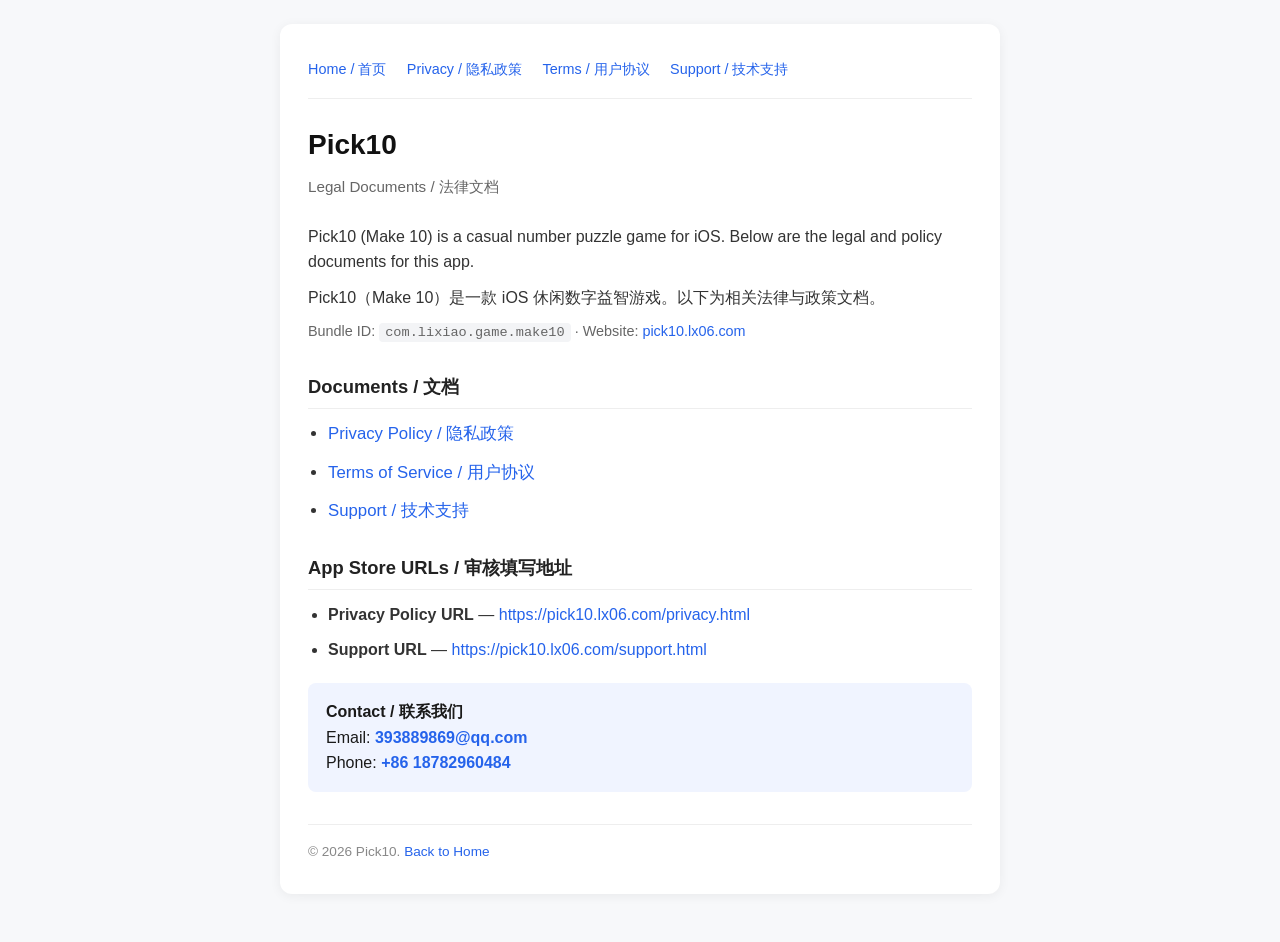
==== legal.html @ 1fc3871b "Add Pick10 game official website with in-game assets Landing page with hero, gameplay preview, featu" ====
<!DOCTYPE html>
<html lang="zh-CN">
<head>
  <meta charset="UTF-8">
  <meta name="viewport" content="width=device-width, initial-scale=1.0">
  <title>Pick10 — Legal Documents</title>
  <link rel="stylesheet" href="style.css">
</head>
<body>
  <div class="container">
    <nav class="nav">
      <a href="index.html">Home / 首页</a>
      <a href="privacy.html">Privacy / 隐私政策</a>
      <a href="terms.html">Terms / 用户协议</a>
      <a href="support.html">Support / 技术支持</a>
    </nav>

    <h1>Pick10</h1>
    <p class="subtitle">Legal Documents / 法律文档</p>

    <p>Pick10 (Make 10) is a casual number puzzle game for iOS. Below are the legal and policy documents for this app.</p>
    <p>Pick10（Make 10）是一款 iOS 休闲数字益智游戏。以下为相关法律与政策文档。</p>

    <p class="meta">Bundle ID: <code>com.lixiao.game.make10</code> · Website: <a href="https://pick10.lx06.com">pick10.lx06.com</a></p>

    <h2>Documents / 文档</h2>
    <ul class="doc-list">
      <li><a href="privacy.html">Privacy Policy / 隐私政策</a></li>
      <li><a href="terms.html">Terms of Service / 用户协议</a></li>
      <li><a href="support.html">Support / 技术支持</a></li>
    </ul>

    <h2>App Store URLs / 审核填写地址</h2>
    <ul>
      <li><strong>Privacy Policy URL</strong> — <a href="https://pick10.lx06.com/privacy.html">https://pick10.lx06.com/privacy.html</a></li>
      <li><strong>Support URL</strong> — <a href="https://pick10.lx06.com/support.html">https://pick10.lx06.com/support.html</a></li>
    </ul>

    <div class="contact-box">
      <strong>Contact / 联系我们</strong><br>
      Email: <a href="mailto:393889869@qq.com">393889869@qq.com</a><br>
      Phone: <a href="tel:+8618782960484">+86 18782960484</a>
    </div>

    <footer>
      &copy; 2026 Pick10. <a href="index.html">Back to Home</a>
    </footer>
  </div>
</body>
</html>
---- style.css ----
* {
  box-sizing: border-box;
  margin: 0;
  padding: 0;
}

body {
  font-family: -apple-system, BlinkMacSystemFont, "Segoe UI", Roboto, "Helvetica Neue", Arial, sans-serif;
  line-height: 1.6;
  color: #1a1a1a;
  background: #f7f8fa;
  padding: 24px 16px 48px;
}

.container {
  max-width: 720px;
  margin: 0 auto;
  background: #fff;
  border-radius: 12px;
  padding: 32px 28px;
  box-shadow: 0 2px 12px rgba(0, 0, 0, 0.06);
}

h1 {
  font-size: 1.75rem;
  margin-bottom: 8px;
  color: #111;
}

.subtitle {
  color: #666;
  margin-bottom: 24px;
  font-size: 0.95rem;
}

.meta {
  color: #666;
  font-size: 0.9rem;
  margin-bottom: 16px;
}

.meta code {
  background: #f3f4f6;
  padding: 2px 6px;
  border-radius: 4px;
  font-size: 0.85rem;
}

h2 {
  font-size: 1.15rem;
  margin: 28px 0 12px;
  color: #222;
  border-bottom: 1px solid #eee;
  padding-bottom: 6px;
}

p, li {
  margin-bottom: 10px;
  color: #333;
}

ul {
  padding-left: 1.25rem;
  margin-bottom: 16px;
}

.doc-list li {
  margin-bottom: 12px;
  font-size: 1.05rem;
}

a {
  color: #2563eb;
  text-decoration: none;
}

a:hover {
  text-decoration: underline;
}

code {
  background: #f3f4f6;
  padding: 2px 6px;
  border-radius: 4px;
  font-size: 0.9em;
}

.nav {
  margin-bottom: 24px;
  padding-bottom: 16px;
  border-bottom: 1px solid #eee;
}

.nav a {
  margin-right: 16px;
  font-size: 0.9rem;
}

.contact-box {
  background: #f0f4ff;
  border-radius: 8px;
  padding: 16px 18px;
  margin: 20px 0;
}

.contact-box a {
  font-weight: 600;
}

footer {
  margin-top: 32px;
  padding-top: 16px;
  border-top: 1px solid #eee;
  font-size: 0.85rem;
  color: #888;
}

@media (max-width: 480px) {
  .container {
    padding: 24px 18px;
  }

  h1 {
    font-size: 1.45rem;
  }

  .nav a {
    display: inline-block;
    margin-bottom: 8px;
  }
}
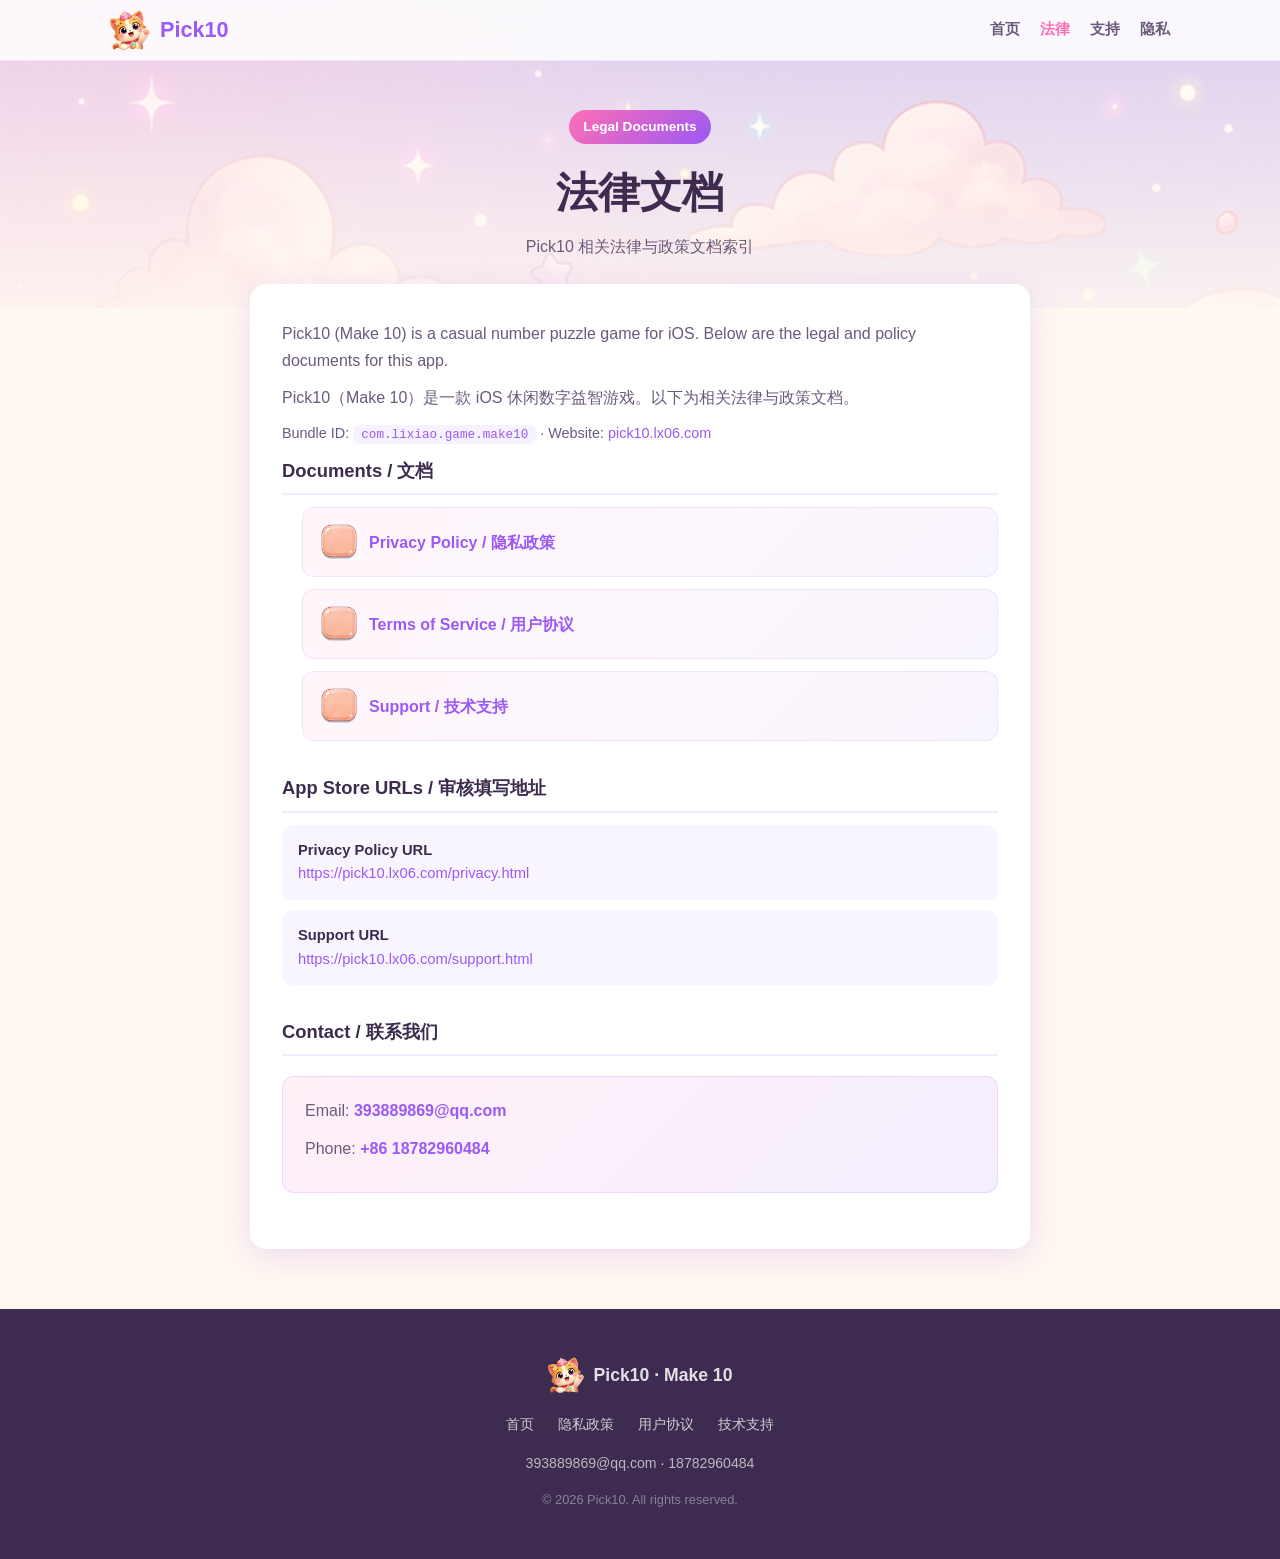
==== commit 2bc81560: "Unify legal and support pages with game homepage style Shared header, hero banner, card layout, and " ====
--- a/legal.html
+++ b/legal.html
@@ -4,47 +4,83 @@
   <meta charset="UTF-8">
   <meta name="viewport" content="width=device-width, initial-scale=1.0">
   <title>Pick10 — Legal Documents</title>
-  <link rel="stylesheet" href="style.css">
+  <link rel="stylesheet" href="game.css">
 </head>
-<body>
-  <div class="container">
-    <nav class="nav">
-      <a href="index.html">Home / 首页</a>
-      <a href="privacy.html">Privacy / 隐私政策</a>
-      <a href="terms.html">Terms / 用户协议</a>
-      <a href="support.html">Support / 技术支持</a>
-    </nav>
+<body class="subpage">
+  <header class="site-header">
+    <div class="header-inner">
+      <a href="index.html" class="logo">
+        <img src="assets/cat.png" alt="Pick10" class="logo-cat">
+        <span>Pick10</span>
+      </a>
+      <nav class="header-nav">
+        <a href="index.html">首页</a>
+        <a href="legal.html" class="active">法律</a>
+        <a href="support.html">支持</a>
+        <a href="privacy.html">隐私</a>
+      </nav>
+    </div>
+  </header>
 
-    <h1>Pick10</h1>
-    <p class="subtitle">Legal Documents / 法律文档</p>
+  <div class="page-hero">
+    <div class="page-hero-bg"></div>
+    <div class="page-hero-inner">
+      <p class="hero-tag">Legal Documents</p>
+      <h1>法律文档</h1>
+      <p class="page-hero-sub">Pick10 相关法律与政策文档索引</p>
+    </div>
+  </div>
 
-    <p>Pick10 (Make 10) is a casual number puzzle game for iOS. Below are the legal and policy documents for this app.</p>
-    <p>Pick10（Make 10）是一款 iOS 休闲数字益智游戏。以下为相关法律与政策文档。</p>
+  <main class="page-main">
+    <div class="page-card">
+      <p>Pick10 (Make 10) is a casual number puzzle game for iOS. Below are the legal and policy documents for this app.</p>
+      <p>Pick10（Make 10）是一款 iOS 休闲数字益智游戏。以下为相关法律与政策文档。</p>
+      <p class="page-meta">Bundle ID: <code>com.lixiao.game.make10</code> · Website: <a href="https://pick10.lx06.com">pick10.lx06.com</a></p>
 
-    <p class="meta">Bundle ID: <code>com.lixiao.game.make10</code> · Website: <a href="https://pick10.lx06.com">pick10.lx06.com</a></p>
+      <h2>Documents / 文档</h2>
+      <ul class="doc-list">
+        <li><a href="privacy.html">Privacy Policy / 隐私政策</a></li>
+        <li><a href="terms.html">Terms of Service / 用户协议</a></li>
+        <li><a href="support.html">Support / 技术支持</a></li>
+      </ul>
 
-    <h2>Documents / 文档</h2>
-    <ul class="doc-list">
-      <li><a href="privacy.html">Privacy Policy / 隐私政策</a></li>
-      <li><a href="terms.html">Terms of Service / 用户协议</a></li>
-      <li><a href="support.html">Support / 技术支持</a></li>
-    </ul>
+      <h2>App Store URLs / 审核填写地址</h2>
+      <div class="url-box">
+        <strong>Privacy Policy URL</strong><br>
+        <a href="https://pick10.lx06.com/privacy.html">https://pick10.lx06.com/privacy.html</a>
+      </div>
+      <div class="url-box">
+        <strong>Support URL</strong><br>
+        <a href="https://pick10.lx06.com/support.html">https://pick10.lx06.com/support.html</a>
+      </div>
 
-    <h2>App Store URLs / 审核填写地址</h2>
-    <ul>
-      <li><strong>Privacy Policy URL</strong> — <a href="https://pick10.lx06.com/privacy.html">https://pick10.lx06.com/privacy.html</a></li>
-      <li><strong>Support URL</strong> — <a href="https://pick10.lx06.com/support.html">https://pick10.lx06.com/support.html</a></li>
-    </ul>
+      <h2>Contact / 联系我们</h2>
+      <div class="contact-box">
+        <p>Email: <a href="mailto:393889869@qq.com">393889869@qq.com</a></p>
+        <p>Phone: <a href="tel:+8618782960484">+86 18782960484</a></p>
+      </div>
+    </div>
+  </main>
 
-    <div class="contact-box">
-      <strong>Contact / 联系我们</strong><br>
-      Email: <a href="mailto:393889869@qq.com">393889869@qq.com</a><br>
-      Phone: <a href="tel:+8618782960484">+86 18782960484</a>
+  <footer class="site-footer">
+    <div class="footer-inner">
+      <div class="footer-brand">
+        <img src="assets/cat.png" alt="" class="footer-cat">
+        <span>Pick10 · Make 10</span>
+      </div>
+      <div class="footer-links">
+        <a href="index.html">首页</a>
+        <a href="privacy.html">隐私政策</a>
+        <a href="terms.html">用户协议</a>
+        <a href="support.html">技术支持</a>
+      </div>
+      <div class="footer-contact">
+        <a href="mailto:393889869@qq.com">393889869@qq.com</a>
+        <span>·</span>
+        <a href="tel:+8618782960484">18782960484</a>
+      </div>
+      <p class="footer-copy">&copy; 2026 Pick10. All rights reserved.</p>
     </div>
-
-    <footer>
-      &copy; 2026 Pick10. <a href="index.html">Back to Home</a>
-    </footer>
-  </div>
+  </footer>
 </body>
 </html>
--- a/game.css
+++ b/game.css
@@ -0,0 +1,795 @@
+*,
+*::before,
+*::after {
+  box-sizing: border-box;
+  margin: 0;
+  padding: 0;
+}
+
+:root {
+  --pink: #ff6eb4;
+  --purple: #9b59f5;
+  --yellow: #ffd93d;
+  --cream: #fff8f0;
+  --text: #3d2c4f;
+  --text-light: #6b5a7a;
+  --shadow: 0 8px 32px rgba(155, 89, 245, 0.18);
+  --radius: 16px;
+}
+
+html {
+  scroll-behavior: smooth;
+}
+
+body {
+  font-family: -apple-system, BlinkMacSystemFont, "Segoe UI", Roboto, "Helvetica Neue", Arial, sans-serif;
+  color: var(--text);
+  background: var(--cream);
+  line-height: 1.6;
+  overflow-x: hidden;
+}
+
+img {
+  max-width: 100%;
+  display: block;
+}
+
+a {
+  color: var(--purple);
+  text-decoration: none;
+}
+
+/* Header */
+.site-header {
+  position: fixed;
+  top: 0;
+  left: 0;
+  right: 0;
+  z-index: 100;
+  background: rgba(255, 255, 255, 0.85);
+  backdrop-filter: blur(12px);
+  border-bottom: 1px solid rgba(155, 89, 245, 0.1);
+}
+
+.header-inner {
+  max-width: 1100px;
+  margin: 0 auto;
+  padding: 10px 20px;
+  display: flex;
+  align-items: center;
+  justify-content: space-between;
+}
+
+.logo {
+  display: flex;
+  align-items: center;
+  gap: 10px;
+  font-size: 1.35rem;
+  font-weight: 800;
+  color: var(--purple);
+}
+
+.logo-cat {
+  width: 40px;
+  height: 40px;
+  object-fit: contain;
+}
+
+.header-nav {
+  display: flex;
+  gap: 20px;
+}
+
+.header-nav a {
+  font-size: 0.92rem;
+  font-weight: 600;
+  color: var(--text-light);
+  transition: color 0.2s;
+}
+
+.header-nav a:hover {
+  color: var(--pink);
+}
+
+/* Hero */
+.hero {
+  position: relative;
+  min-height: 100vh;
+  display: flex;
+  align-items: center;
+  padding: 100px 20px 60px;
+  overflow: hidden;
+}
+
+.hero-bg {
+  position: absolute;
+  inset: 0;
+  background: url("assets/hero-bg.png") center top / cover no-repeat;
+  z-index: 0;
+}
+
+.hero-bg::after {
+  content: "";
+  position: absolute;
+  inset: 0;
+  background: linear-gradient(
+    180deg,
+    rgba(255, 248, 240, 0.3) 0%,
+    rgba(255, 248, 240, 0.85) 70%,
+    var(--cream) 100%
+  );
+}
+
+.hero-content {
+  position: relative;
+  z-index: 1;
+  max-width: 1100px;
+  margin: 0 auto;
+  width: 100%;
+  display: grid;
+  grid-template-columns: 1fr 1fr;
+  gap: 40px;
+  align-items: center;
+}
+
+.hero-tag {
+  display: inline-block;
+  background: linear-gradient(135deg, var(--pink), var(--purple));
+  color: #fff;
+  font-size: 0.85rem;
+  font-weight: 700;
+  padding: 6px 14px;
+  border-radius: 20px;
+  margin-bottom: 16px;
+}
+
+.hero-text h1 {
+  font-size: clamp(2.2rem, 5vw, 3.5rem);
+  font-weight: 900;
+  line-height: 1.15;
+  margin-bottom: 20px;
+  color: var(--text);
+}
+
+.highlight-10 {
+  background: linear-gradient(135deg, var(--pink), var(--yellow));
+  -webkit-background-clip: text;
+  -webkit-text-fill-color: transparent;
+  background-clip: text;
+}
+
+.hero-desc {
+  font-size: 1.05rem;
+  color: var(--text-light);
+  max-width: 480px;
+  margin-bottom: 28px;
+}
+
+.hero-actions {
+  display: flex;
+  gap: 14px;
+  flex-wrap: wrap;
+}
+
+.btn {
+  display: inline-flex;
+  align-items: center;
+  justify-content: center;
+  padding: 12px 24px;
+  border-radius: 28px;
+  font-weight: 700;
+  font-size: 0.95rem;
+  transition: transform 0.2s, box-shadow 0.2s;
+}
+
+.btn:hover {
+  transform: translateY(-2px);
+}
+
+.btn-primary {
+  background: linear-gradient(135deg, var(--pink), var(--purple));
+  color: #fff;
+  box-shadow: var(--shadow);
+}
+
+.btn-secondary {
+  background: #fff;
+  color: var(--purple);
+  border: 2px solid rgba(155, 89, 245, 0.3);
+}
+
+.btn-lg {
+  padding: 14px 32px;
+  font-size: 1rem;
+}
+
+.hero-mascot {
+  position: relative;
+  display: flex;
+  flex-direction: column;
+  align-items: center;
+}
+
+.cat-float {
+  width: min(280px, 60vw);
+  animation: float 3s ease-in-out infinite;
+  filter: drop-shadow(0 12px 24px rgba(155, 89, 245, 0.25));
+}
+
+@keyframes float {
+  0%, 100% { transform: translateY(0); }
+  50% { transform: translateY(-12px); }
+}
+
+.hero-demo-grid {
+  display: grid;
+  grid-template-columns: repeat(3, 64px);
+  gap: 8px;
+  margin-top: -20px;
+}
+
+.demo-cell {
+  position: relative;
+  width: 64px;
+  height: 64px;
+  animation: pop-in 0.6s ease backwards;
+  animation-delay: calc(var(--cell) * 0.1s);
+}
+
+@keyframes pop-in {
+  from { opacity: 0; transform: scale(0.5); }
+  to { opacity: 1; transform: scale(1); }
+}
+
+.demo-cell > img:first-child {
+  width: 100%;
+  height: 100%;
+  object-fit: contain;
+}
+
+.demo-num {
+  position: absolute;
+  inset: 0;
+  width: 55%;
+  height: 55%;
+  margin: auto;
+  object-fit: contain;
+}
+
+.demo-sum {
+  position: absolute;
+  inset: 0;
+  display: flex;
+  align-items: center;
+  justify-content: center;
+  font-weight: 900;
+  font-size: 1.1rem;
+  color: var(--pink);
+  text-shadow: 0 1px 2px rgba(255, 255, 255, 0.8);
+}
+
+/* Sections */
+.section {
+  max-width: 1100px;
+  margin: 0 auto;
+  padding: 80px 20px;
+}
+
+.section-title {
+  text-align: center;
+  font-size: 2rem;
+  font-weight: 800;
+  margin-bottom: 48px;
+  color: var(--text);
+}
+
+/* Features */
+.feature-grid {
+  display: grid;
+  grid-template-columns: repeat(3, 1fr);
+  gap: 24px;
+}
+
+.feature-card {
+  background: #fff;
+  border-radius: var(--radius);
+  padding: 32px 24px;
+  text-align: center;
+  box-shadow: var(--shadow);
+  transition: transform 0.2s;
+}
+
+.feature-card:hover {
+  transform: translateY(-4px);
+}
+
+.feature-icon {
+  height: 80px;
+  display: flex;
+  align-items: center;
+  justify-content: center;
+  gap: 4px;
+  margin-bottom: 16px;
+}
+
+.feature-icon img {
+  height: 48px;
+  width: auto;
+  object-fit: contain;
+}
+
+.feature-icon-10 {
+  gap: 2px;
+}
+
+.feature-num-fallback {
+  font-size: 2rem;
+  font-weight: 900;
+  color: var(--pink);
+  line-height: 1;
+}
+
+.cells-preview img {
+  width: 48px;
+  height: 48px;
+  object-fit: contain;
+}
+
+.feature-cat {
+  height: 64px !important;
+}
+
+.feature-card h3 {
+  font-size: 1.15rem;
+  margin-bottom: 8px;
+}
+
+.feature-card p {
+  font-size: 0.92rem;
+  color: var(--text-light);
+}
+
+/* Preview board */
+.preview {
+  text-align: center;
+}
+
+.preview-board {
+  display: inline-flex;
+  flex-direction: column;
+  gap: 10px;
+  margin-bottom: 36px;
+}
+
+.board-row {
+  display: flex;
+  gap: 10px;
+}
+
+.board-cell {
+  position: relative;
+  width: 72px;
+  height: 72px;
+}
+
+.board-cell img:first-child {
+  width: 100%;
+  height: 100%;
+  object-fit: contain;
+}
+
+.board-num {
+  position: absolute;
+  inset: 0;
+  width: 50%;
+  height: 50%;
+  margin: auto;
+  object-fit: contain;
+}
+
+.board-cell.highlight {
+  animation: pulse 2s ease infinite;
+}
+
+@keyframes pulse {
+  0%, 100% { filter: brightness(1); }
+  50% { filter: brightness(1.15) drop-shadow(0 0 8px rgba(255, 110, 180, 0.5)); }
+}
+
+.board-sum {
+  position: absolute;
+  inset: 0;
+  display: flex;
+  align-items: center;
+  justify-content: center;
+  font-weight: 900;
+  font-size: 1.3rem;
+  color: var(--pink);
+}
+
+.howto-steps {
+  list-style: none;
+  max-width: 520px;
+  margin: 0 auto;
+  text-align: left;
+}
+
+.howto-steps li {
+  padding: 12px 0;
+  border-bottom: 1px dashed rgba(155, 89, 245, 0.2);
+  color: var(--text-light);
+}
+
+.howto-steps strong {
+  color: var(--purple);
+}
+
+/* Download */
+.download-card {
+  background: linear-gradient(135deg, rgba(255, 110, 180, 0.12), rgba(155, 89, 245, 0.12));
+  border-radius: 24px;
+  padding: 48px;
+  display: flex;
+  align-items: center;
+  gap: 40px;
+  box-shadow: var(--shadow);
+}
+
+.download-cat {
+  width: 140px;
+  flex-shrink: 0;
+}
+
+.download-card h2 {
+  font-size: 1.75rem;
+  margin-bottom: 8px;
+}
+
+.download-card p {
+  color: var(--text-light);
+  margin-bottom: 20px;
+}
+
+.download-note {
+  font-size: 0.85rem !important;
+  margin-top: 12px !important;
+  margin-bottom: 0 !important;
+}
+
+/* Footer */
+.site-footer {
+  background: var(--text);
+  color: rgba(255, 255, 255, 0.85);
+  padding: 48px 20px;
+}
+
+.footer-inner {
+  max-width: 1100px;
+  margin: 0 auto;
+  text-align: center;
+}
+
+.footer-brand {
+  display: flex;
+  align-items: center;
+  justify-content: center;
+  gap: 10px;
+  font-weight: 700;
+  font-size: 1.1rem;
+  margin-bottom: 20px;
+}
+
+.footer-cat {
+  width: 36px;
+  height: 36px;
+  object-fit: contain;
+}
+
+.footer-links {
+  display: flex;
+  justify-content: center;
+  gap: 24px;
+  margin-bottom: 16px;
+}
+
+.footer-links a {
+  color: rgba(255, 255, 255, 0.75);
+  font-size: 0.9rem;
+}
+
+.footer-links a:hover {
+  color: var(--pink);
+}
+
+.footer-contact {
+  font-size: 0.88rem;
+  margin-bottom: 16px;
+}
+
+.footer-contact a {
+  color: rgba(255, 255, 255, 0.65);
+}
+
+.footer-copy {
+  font-size: 0.8rem;
+  color: rgba(255, 255, 255, 0.4);
+}
+
+/* Responsive */
+@media (max-width: 768px) {
+  .hero-content {
+    grid-template-columns: 1fr;
+    text-align: center;
+  }
+
+  .hero-desc {
+    margin-left: auto;
+    margin-right: auto;
+  }
+
+  .hero-actions {
+    justify-content: center;
+  }
+
+  .hero-mascot {
+    order: -1;
+  }
+
+  .cat-float {
+    width: 200px;
+  }
+
+  .feature-grid {
+    grid-template-columns: 1fr;
+  }
+
+  .download-card {
+    flex-direction: column;
+    text-align: center;
+    padding: 32px 24px;
+  }
+
+  .header-nav {
+    gap: 12px;
+    font-size: 0.85rem;
+  }
+
+  .board-cell {
+    width: 60px;
+    height: 60px;
+  }
+}
+
+@media (max-width: 480px) {
+  body:not(.subpage) .header-nav a:nth-child(2),
+  body:not(.subpage) .header-nav a:nth-child(4) {
+    display: none;
+  }
+}
+
+/* ========== Subpages (legal / support) ========== */
+body.subpage {
+  background: var(--cream);
+}
+
+.header-nav a.active {
+  color: var(--pink);
+}
+
+.page-hero {
+  position: relative;
+  padding: 110px 20px 48px;
+  text-align: center;
+  overflow: hidden;
+}
+
+.page-hero-bg {
+  position: absolute;
+  inset: 0;
+  background: url("assets/hero-bg.png") center top / cover no-repeat;
+  z-index: 0;
+}
+
+.page-hero-bg::after {
+  content: "";
+  position: absolute;
+  inset: 0;
+  background: linear-gradient(
+    180deg,
+    rgba(255, 248, 240, 0.5) 0%,
+    rgba(255, 248, 240, 0.92) 100%
+  );
+}
+
+.page-hero-inner {
+  position: relative;
+  z-index: 1;
+  max-width: 720px;
+  margin: 0 auto;
+}
+
+.page-hero-inner h1 {
+  font-size: clamp(1.8rem, 4vw, 2.6rem);
+  font-weight: 900;
+  color: var(--text);
+  margin-bottom: 8px;
+}
+
+.page-hero-sub {
+  font-size: 1rem;
+  color: var(--text-light);
+}
+
+.page-main {
+  max-width: 820px;
+  margin: -24px auto 0;
+  padding: 0 20px 60px;
+  position: relative;
+  z-index: 2;
+}
+
+.page-card {
+  background: #fff;
+  border-radius: var(--radius);
+  padding: 36px 32px;
+  box-shadow: var(--shadow);
+}
+
+.page-card h2 {
+  font-size: 1.15rem;
+  font-weight: 800;
+  color: var(--text);
+  margin: 32px 0 12px;
+  padding-bottom: 8px;
+  border-bottom: 2px solid rgba(155, 89, 245, 0.12);
+}
+
+.page-card h2:first-of-type {
+  margin-top: 0;
+}
+
+.page-card p,
+.page-card li {
+  color: var(--text-light);
+  margin-bottom: 10px;
+  line-height: 1.7;
+}
+
+.page-card ul {
+  padding-left: 1.25rem;
+  margin-bottom: 16px;
+}
+
+.page-card strong {
+  color: var(--text);
+}
+
+.page-card code {
+  background: rgba(155, 89, 245, 0.08);
+  color: var(--purple);
+  padding: 2px 8px;
+  border-radius: 6px;
+  font-size: 0.88em;
+}
+
+.page-meta {
+  font-size: 0.9rem;
+  color: var(--text-light);
+  margin-bottom: 20px;
+}
+
+.page-meta em {
+  color: var(--purple);
+  font-style: normal;
+  font-weight: 600;
+}
+
+.contact-box {
+  background: linear-gradient(135deg, rgba(255, 110, 180, 0.1), rgba(155, 89, 245, 0.1));
+  border-radius: 12px;
+  padding: 20px 22px;
+  margin: 20px 0;
+  border: 1px solid rgba(155, 89, 245, 0.15);
+}
+
+.contact-box a {
+  font-weight: 700;
+  color: var(--purple);
+}
+
+.contact-box a:hover {
+  color: var(--pink);
+}
+
+.doc-list {
+  list-style: none;
+  padding: 0;
+  margin: 0 0 24px;
+}
+
+.doc-list li {
+  margin-bottom: 12px;
+}
+
+.doc-list a {
+  display: flex;
+  align-items: center;
+  gap: 12px;
+  padding: 16px 18px;
+  background: linear-gradient(135deg, rgba(255, 110, 180, 0.06), rgba(155, 89, 245, 0.06));
+  border-radius: 12px;
+  font-weight: 700;
+  color: var(--purple);
+  border: 1px solid rgba(155, 89, 245, 0.12);
+  transition: transform 0.2s, box-shadow 0.2s;
+}
+
+.doc-list a:hover {
+  transform: translateY(-2px);
+  box-shadow: var(--shadow);
+  color: var(--pink);
+}
+
+.doc-list a::before {
+  content: "";
+  width: 36px;
+  height: 36px;
+  background: url("assets/cellBg/cell1.png") center / contain no-repeat;
+  flex-shrink: 0;
+}
+
+.faq-list {
+  list-style: none;
+  padding: 0;
+}
+
+.faq-list li {
+  padding: 16px 0;
+  border-bottom: 1px dashed rgba(155, 89, 245, 0.15);
+}
+
+.faq-list li:last-child {
+  border-bottom: none;
+}
+
+.faq-list strong {
+  color: var(--purple);
+}
+
+.support-intro {
+  display: flex;
+  align-items: center;
+  gap: 20px;
+  margin-bottom: 28px;
+  padding-bottom: 24px;
+  border-bottom: 1px dashed rgba(155, 89, 245, 0.15);
+}
+
+.support-cat {
+  width: 80px;
+  flex-shrink: 0;
+  filter: drop-shadow(0 4px 12px rgba(155, 89, 245, 0.2));
+}
+
+.url-box {
+  background: rgba(155, 89, 245, 0.06);
+  border-radius: 10px;
+  padding: 14px 16px;
+  margin-bottom: 10px;
+  font-size: 0.92rem;
+}
+
+.url-box a {
+  word-break: break-all;
+}
+
+@media (max-width: 768px) {
+  .page-card {
+    padding: 28px 20px;
+  }
+
+  .support-intro {
+    flex-direction: column;
+    text-align: center;
+  }
+}
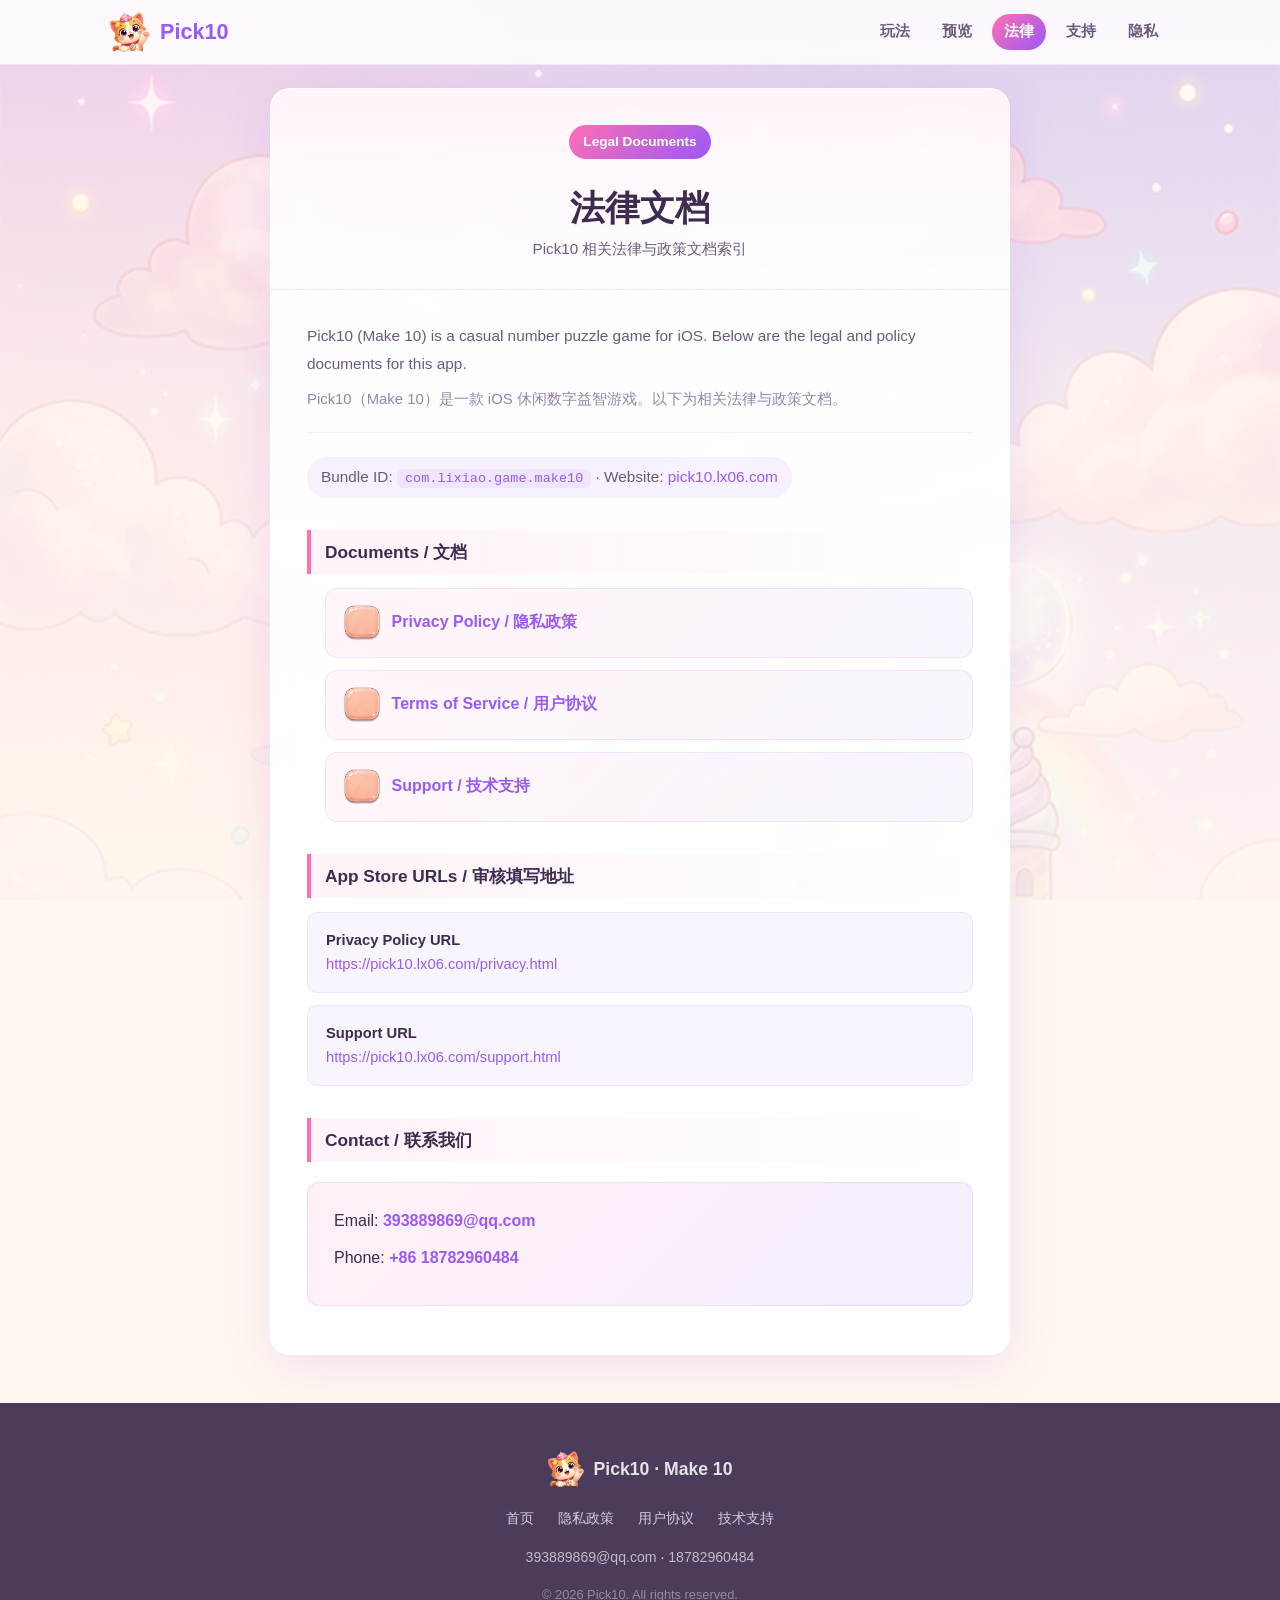
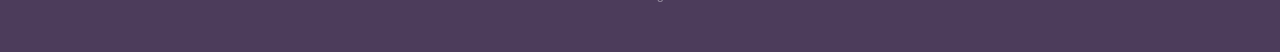
==== commit 78d1f7c1: "Unify subpages with homepage centered card layout" ====
--- a/legal.html
+++ b/legal.html
@@ -7,80 +7,83 @@
   <link rel="stylesheet" href="game.css">
 </head>
 <body class="subpage">
-  <header class="site-header">
-    <div class="header-inner">
-      <a href="index.html" class="logo">
-        <img src="assets/cat.png" alt="Pick10" class="logo-cat">
-        <span>Pick10</span>
-      </a>
-      <nav class="header-nav">
-        <a href="index.html">首页</a>
-        <a href="legal.html" class="active">法律</a>
-        <a href="support.html">支持</a>
-        <a href="privacy.html">隐私</a>
-      </nav>
-    </div>
-  </header>
+  <div class="page-shell">
+    <div class="page-bg" aria-hidden="true"></div>
 
-  <div class="page-hero">
-    <div class="page-hero-bg"></div>
-    <div class="page-hero-inner">
-      <p class="hero-tag">Legal Documents</p>
-      <h1>法律文档</h1>
-      <p class="page-hero-sub">Pick10 相关法律与政策文档索引</p>
-    </div>
+    <header class="site-header">
+      <div class="header-inner">
+        <a href="index.html" class="logo">
+          <img src="assets/cat.png" alt="Pick10" class="logo-cat">
+          <span>Pick10</span>
+        </a>
+        <nav class="header-nav">
+          <a href="index.html#features">玩法</a>
+          <a href="index.html#preview">预览</a>
+          <a href="legal.html" class="active">法律</a>
+          <a href="support.html">支持</a>
+          <a href="privacy.html">隐私</a>
+        </nav>
+      </div>
+    </header>
+
+    <main class="page-center">
+      <article class="page-card">
+        <header class="page-card-head">
+          <p class="hero-tag">Legal Documents</p>
+          <h1>法律文档</h1>
+          <p class="page-subtitle">Pick10 相关法律与政策文档索引</p>
+        </header>
+        <div class="page-body">
+          <p>Pick10 (Make 10) is a casual number puzzle game for iOS. Below are the legal and policy documents for this app.</p>
+          <p>Pick10（Make 10）是一款 iOS 休闲数字益智游戏。以下为相关法律与政策文档。</p>
+          <p class="page-meta">Bundle ID: <code>com.lixiao.game.make10</code> · Website: <a href="https://pick10.lx06.com">pick10.lx06.com</a></p>
+
+          <h2>Documents / 文档</h2>
+          <ul class="doc-list">
+            <li><a href="privacy.html">Privacy Policy / 隐私政策</a></li>
+            <li><a href="terms.html">Terms of Service / 用户协议</a></li>
+            <li><a href="support.html">Support / 技术支持</a></li>
+          </ul>
+
+          <h2>App Store URLs / 审核填写地址</h2>
+          <div class="url-box">
+            <strong>Privacy Policy URL</strong><br>
+            <a href="https://pick10.lx06.com/privacy.html">https://pick10.lx06.com/privacy.html</a>
+          </div>
+          <div class="url-box">
+            <strong>Support URL</strong><br>
+            <a href="https://pick10.lx06.com/support.html">https://pick10.lx06.com/support.html</a>
+          </div>
+
+          <h2>Contact / 联系我们</h2>
+          <div class="contact-box">
+            <p>Email: <a href="mailto:393889869@qq.com">393889869@qq.com</a></p>
+            <p>Phone: <a href="tel:+8618782960484">+86 18782960484</a></p>
+          </div>
+        </div>
+      </article>
+    </main>
+
+    <footer class="site-footer">
+      <div class="footer-inner">
+        <div class="footer-brand">
+          <img src="assets/cat.png" alt="" class="footer-cat">
+          <span>Pick10 · Make 10</span>
+        </div>
+        <div class="footer-links">
+          <a href="index.html">首页</a>
+          <a href="privacy.html">隐私政策</a>
+          <a href="terms.html">用户协议</a>
+          <a href="support.html">技术支持</a>
+        </div>
+        <div class="footer-contact">
+          <a href="mailto:393889869@qq.com">393889869@qq.com</a>
+          <span>·</span>
+          <a href="tel:+8618782960484">18782960484</a>
+        </div>
+        <p class="footer-copy">&copy; 2026 Pick10. All rights reserved.</p>
+      </div>
+    </footer>
   </div>
-
-  <main class="page-main">
-    <div class="page-card">
-      <p>Pick10 (Make 10) is a casual number puzzle game for iOS. Below are the legal and policy documents for this app.</p>
-      <p>Pick10（Make 10）是一款 iOS 休闲数字益智游戏。以下为相关法律与政策文档。</p>
-      <p class="page-meta">Bundle ID: <code>com.lixiao.game.make10</code> · Website: <a href="https://pick10.lx06.com">pick10.lx06.com</a></p>
-
-      <h2>Documents / 文档</h2>
-      <ul class="doc-list">
-        <li><a href="privacy.html">Privacy Policy / 隐私政策</a></li>
-        <li><a href="terms.html">Terms of Service / 用户协议</a></li>
-        <li><a href="support.html">Support / 技术支持</a></li>
-      </ul>
-
-      <h2>App Store URLs / 审核填写地址</h2>
-      <div class="url-box">
-        <strong>Privacy Policy URL</strong><br>
-        <a href="https://pick10.lx06.com/privacy.html">https://pick10.lx06.com/privacy.html</a>
-      </div>
-      <div class="url-box">
-        <strong>Support URL</strong><br>
-        <a href="https://pick10.lx06.com/support.html">https://pick10.lx06.com/support.html</a>
-      </div>
-
-      <h2>Contact / 联系我们</h2>
-      <div class="contact-box">
-        <p>Email: <a href="mailto:393889869@qq.com">393889869@qq.com</a></p>
-        <p>Phone: <a href="tel:+8618782960484">+86 18782960484</a></p>
-      </div>
-    </div>
-  </main>
-
-  <footer class="site-footer">
-    <div class="footer-inner">
-      <div class="footer-brand">
-        <img src="assets/cat.png" alt="" class="footer-cat">
-        <span>Pick10 · Make 10</span>
-      </div>
-      <div class="footer-links">
-        <a href="index.html">首页</a>
-        <a href="privacy.html">隐私政策</a>
-        <a href="terms.html">用户协议</a>
-        <a href="support.html">技术支持</a>
-      </div>
-      <div class="footer-contact">
-        <a href="mailto:393889869@qq.com">393889869@qq.com</a>
-        <span>·</span>
-        <a href="tel:+8618782960484">18782960484</a>
-      </div>
-      <p class="footer-copy">&copy; 2026 Pick10. All rights reserved.</p>
-    </div>
-  </footer>
 </body>
 </html>
--- a/game.css
+++ b/game.css
@@ -13,8 +13,11 @@
   --cream: #fff8f0;
   --text: #3d2c4f;
   --text-light: #6b5a7a;
+  --text-muted: #9585a8;
   --shadow: 0 8px 32px rgba(155, 89, 245, 0.18);
   --radius: 16px;
+  --content-width: 720px;
+  --header-h: 60px;
 }
 
 html {
@@ -54,10 +57,11 @@
 .header-inner {
   max-width: 1100px;
   margin: 0 auto;
-  padding: 10px 20px;
+  padding: 12px 20px;
   display: flex;
   align-items: center;
   justify-content: space-between;
+  min-height: var(--header-h);
 }
 
 .logo {
@@ -77,18 +81,28 @@
 
 .header-nav {
   display: flex;
-  gap: 20px;
+  gap: 8px;
+  flex-wrap: wrap;
+  justify-content: flex-end;
 }
 
 .header-nav a {
   font-size: 0.92rem;
   font-weight: 600;
   color: var(--text-light);
-  transition: color 0.2s;
+  padding: 6px 12px;
+  border-radius: 20px;
+  transition: color 0.2s, background 0.2s;
 }
 
 .header-nav a:hover {
   color: var(--pink);
+  background: rgba(255, 110, 180, 0.08);
+}
+
+.header-nav a.active {
+  color: #fff;
+  background: linear-gradient(135deg, var(--pink), var(--purple));
 }
 
 /* Hero */
@@ -272,15 +286,16 @@
 .section {
   max-width: 1100px;
   margin: 0 auto;
-  padding: 80px 20px;
+  padding: 72px 20px;
 }
 
 .section-title {
   text-align: center;
-  font-size: 2rem;
+  font-size: clamp(1.6rem, 3vw, 2rem);
   font-weight: 800;
-  margin-bottom: 48px;
+  margin-bottom: 40px;
   color: var(--text);
+  letter-spacing: -0.02em;
 }
 
 /* Features */
@@ -567,104 +582,143 @@
   }
 }
 
-/* ========== Subpages (legal / support) ========== */
+/* ========== Subpages — homepage-style centered layout ========== */
 body.subpage {
   background: var(--cream);
 }
 
-.header-nav a.active {
-  color: var(--pink);
-}
-
-.page-hero {
+.page-shell {
   position: relative;
-  padding: 110px 20px 48px;
-  text-align: center;
-  overflow: hidden;
-}
-
-.page-hero-bg {
-  position: absolute;
+  min-height: 100vh;
+  display: flex;
+  flex-direction: column;
+}
+
+.page-bg {
+  position: fixed;
   inset: 0;
   background: url("assets/hero-bg.png") center top / cover no-repeat;
   z-index: 0;
-}
-
-.page-hero-bg::after {
+  pointer-events: none;
+}
+
+.page-bg::after {
   content: "";
   position: absolute;
   inset: 0;
   background: linear-gradient(
     180deg,
-    rgba(255, 248, 240, 0.5) 0%,
+    rgba(255, 248, 240, 0.55) 0%,
+    rgba(255, 248, 240, 0.82) 45%,
     rgba(255, 248, 240, 0.92) 100%
   );
 }
 
-.page-hero-inner {
+.page-center {
   position: relative;
   z-index: 1;
-  max-width: 720px;
+  flex: 1;
+  width: 100%;
+  max-width: 780px;
   margin: 0 auto;
-}
-
-.page-hero-inner h1 {
-  font-size: clamp(1.8rem, 4vw, 2.6rem);
+  padding: calc(var(--header-h) + 28px) 20px 48px;
+}
+
+.page-card {
+  background: rgba(255, 255, 255, 0.94);
+  backdrop-filter: blur(10px);
+  border-radius: 20px;
+  padding: 0;
+  box-shadow: 0 12px 48px rgba(155, 89, 245, 0.15);
+  border: 1px solid rgba(255, 255, 255, 0.8);
+  overflow: hidden;
+}
+
+.page-card-head {
+  text-align: center;
+  padding: 36px 36px 28px;
+  background: linear-gradient(180deg, rgba(255, 110, 180, 0.06), transparent);
+  border-bottom: 1px dashed rgba(155, 89, 245, 0.15);
+}
+
+.page-card-head h1 {
+  font-size: clamp(1.6rem, 4vw, 2.2rem);
   font-weight: 900;
   color: var(--text);
-  margin-bottom: 8px;
-}
-
-.page-hero-sub {
-  font-size: 1rem;
+  margin: 12px 0 8px;
+  line-height: 1.2;
+}
+
+.page-subtitle {
+  font-size: 0.95rem;
   color: var(--text-light);
-}
-
-.page-main {
-  max-width: 820px;
-  margin: -24px auto 0;
-  padding: 0 20px 60px;
-  position: relative;
-  z-index: 2;
-}
-
-.page-card {
-  background: #fff;
-  border-radius: var(--radius);
-  padding: 36px 32px;
-  box-shadow: var(--shadow);
-}
-
-.page-card h2 {
-  font-size: 1.15rem;
+  max-width: 480px;
+  margin: 0 auto;
+  line-height: 1.6;
+}
+
+.page-body {
+  padding: 32px 36px 40px;
+}
+
+.page-body > p {
+  font-size: 0.96rem;
+  line-height: 1.8;
+  color: var(--text-light);
+  margin-bottom: 0;
+}
+
+.page-body > p + p:not(.page-meta) {
+  margin-top: 8px;
+  margin-bottom: 24px;
+  padding-bottom: 20px;
+  border-bottom: 1px solid rgba(155, 89, 245, 0.1);
+  color: var(--text-muted);
+  font-size: 0.93rem;
+}
+
+.page-body h2 {
+  font-size: 1.08rem;
   font-weight: 800;
   color: var(--text);
-  margin: 32px 0 12px;
-  padding-bottom: 8px;
-  border-bottom: 2px solid rgba(155, 89, 245, 0.12);
-}
-
-.page-card h2:first-of-type {
+  margin: 32px 0 14px;
+  padding: 10px 0 10px 14px;
+  border-left: 4px solid var(--pink);
+  background: linear-gradient(90deg, rgba(255, 110, 180, 0.08), transparent);
+  border-radius: 0 8px 8px 0;
+  line-height: 1.4;
+}
+
+.page-body h2:first-child {
   margin-top: 0;
 }
 
-.page-card p,
-.page-card li {
+.page-body p,
+.page-body li {
+  line-height: 1.8;
+}
+
+.page-body ul {
+  padding-left: 1.1rem;
+  margin: 8px 0 20px;
+}
+
+.page-body li {
   color: var(--text-light);
-  margin-bottom: 10px;
-  line-height: 1.7;
-}
-
-.page-card ul {
-  padding-left: 1.25rem;
-  margin-bottom: 16px;
-}
-
-.page-card strong {
-  color: var(--text);
-}
-
-.page-card code {
+  margin-bottom: 14px;
+}
+
+.page-body li strong {
+  color: var(--purple);
+  font-weight: 700;
+}
+
+.page-body li br {
+  display: block;
+  margin-top: 6px;
+}
+
+.page-body code {
   background: rgba(155, 89, 245, 0.08);
   color: var(--purple);
   padding: 2px 8px;
@@ -673,13 +727,16 @@
 }
 
 .page-meta {
-  font-size: 0.9rem;
-  color: var(--text-light);
-  margin-bottom: 20px;
+  display: inline-block;
+  font-size: 0.85rem;
+  color: var(--purple);
+  background: rgba(155, 89, 245, 0.08);
+  padding: 6px 14px;
+  border-radius: 20px;
+  margin-bottom: 24px;
 }
 
 .page-meta em {
-  color: var(--purple);
   font-style: normal;
   font-weight: 600;
 }
@@ -687,18 +744,20 @@
 .contact-box {
   background: linear-gradient(135deg, rgba(255, 110, 180, 0.1), rgba(155, 89, 245, 0.1));
   border-radius: 12px;
-  padding: 20px 22px;
-  margin: 20px 0;
+  padding: 24px 26px;
+  margin: 20px 0 8px;
   border: 1px solid rgba(155, 89, 245, 0.15);
+}
+
+.contact-box p {
+  margin-bottom: 8px !important;
+  padding-bottom: 0 !important;
+  border-bottom: none !important;
 }
 
 .contact-box a {
   font-weight: 700;
   color: var(--purple);
-}
-
-.contact-box a:hover {
-  color: var(--pink);
 }
 
 .doc-list {
@@ -744,8 +803,9 @@
 }
 
 .faq-list li {
-  padding: 16px 0;
+  padding: 18px 0;
   border-bottom: 1px dashed rgba(155, 89, 245, 0.15);
+  line-height: 1.75;
 }
 
 .faq-list li:last-child {
@@ -756,17 +816,28 @@
   color: var(--purple);
 }
 
+.faq-list li br {
+  display: block;
+  margin-top: 8px;
+}
+
 .support-intro {
   display: flex;
-  align-items: center;
-  gap: 20px;
+  align-items: flex-start;
+  gap: 24px;
   margin-bottom: 28px;
   padding-bottom: 24px;
   border-bottom: 1px dashed rgba(155, 89, 245, 0.15);
 }
 
+.support-intro p {
+  border-bottom: none !important;
+  margin-bottom: 12px !important;
+  padding-bottom: 0 !important;
+}
+
 .support-cat {
-  width: 80px;
+  width: 88px;
   flex-shrink: 0;
   filter: drop-shadow(0 4px 12px rgba(155, 89, 245, 0.2));
 }
@@ -774,22 +845,41 @@
 .url-box {
   background: rgba(155, 89, 245, 0.06);
   border-radius: 10px;
-  padding: 14px 16px;
-  margin-bottom: 10px;
+  padding: 16px 18px;
+  margin-bottom: 12px;
   font-size: 0.92rem;
+  line-height: 1.6;
+  border: 1px solid rgba(155, 89, 245, 0.1);
 }
 
 .url-box a {
   word-break: break-all;
 }
 
+body.subpage .site-footer {
+  position: relative;
+  z-index: 1;
+  margin-top: auto;
+  background: rgba(61, 44, 79, 0.92);
+  backdrop-filter: blur(8px);
+}
+
 @media (max-width: 768px) {
-  .page-card {
-    padding: 28px 20px;
+  .page-center {
+    padding: calc(var(--header-h) + 16px) 14px 32px;
+  }
+
+  .page-card-head {
+    padding: 28px 20px 22px;
+  }
+
+  .page-body {
+    padding: 24px 20px 32px;
   }
 
   .support-intro {
     flex-direction: column;
+    align-items: center;
     text-align: center;
   }
 }
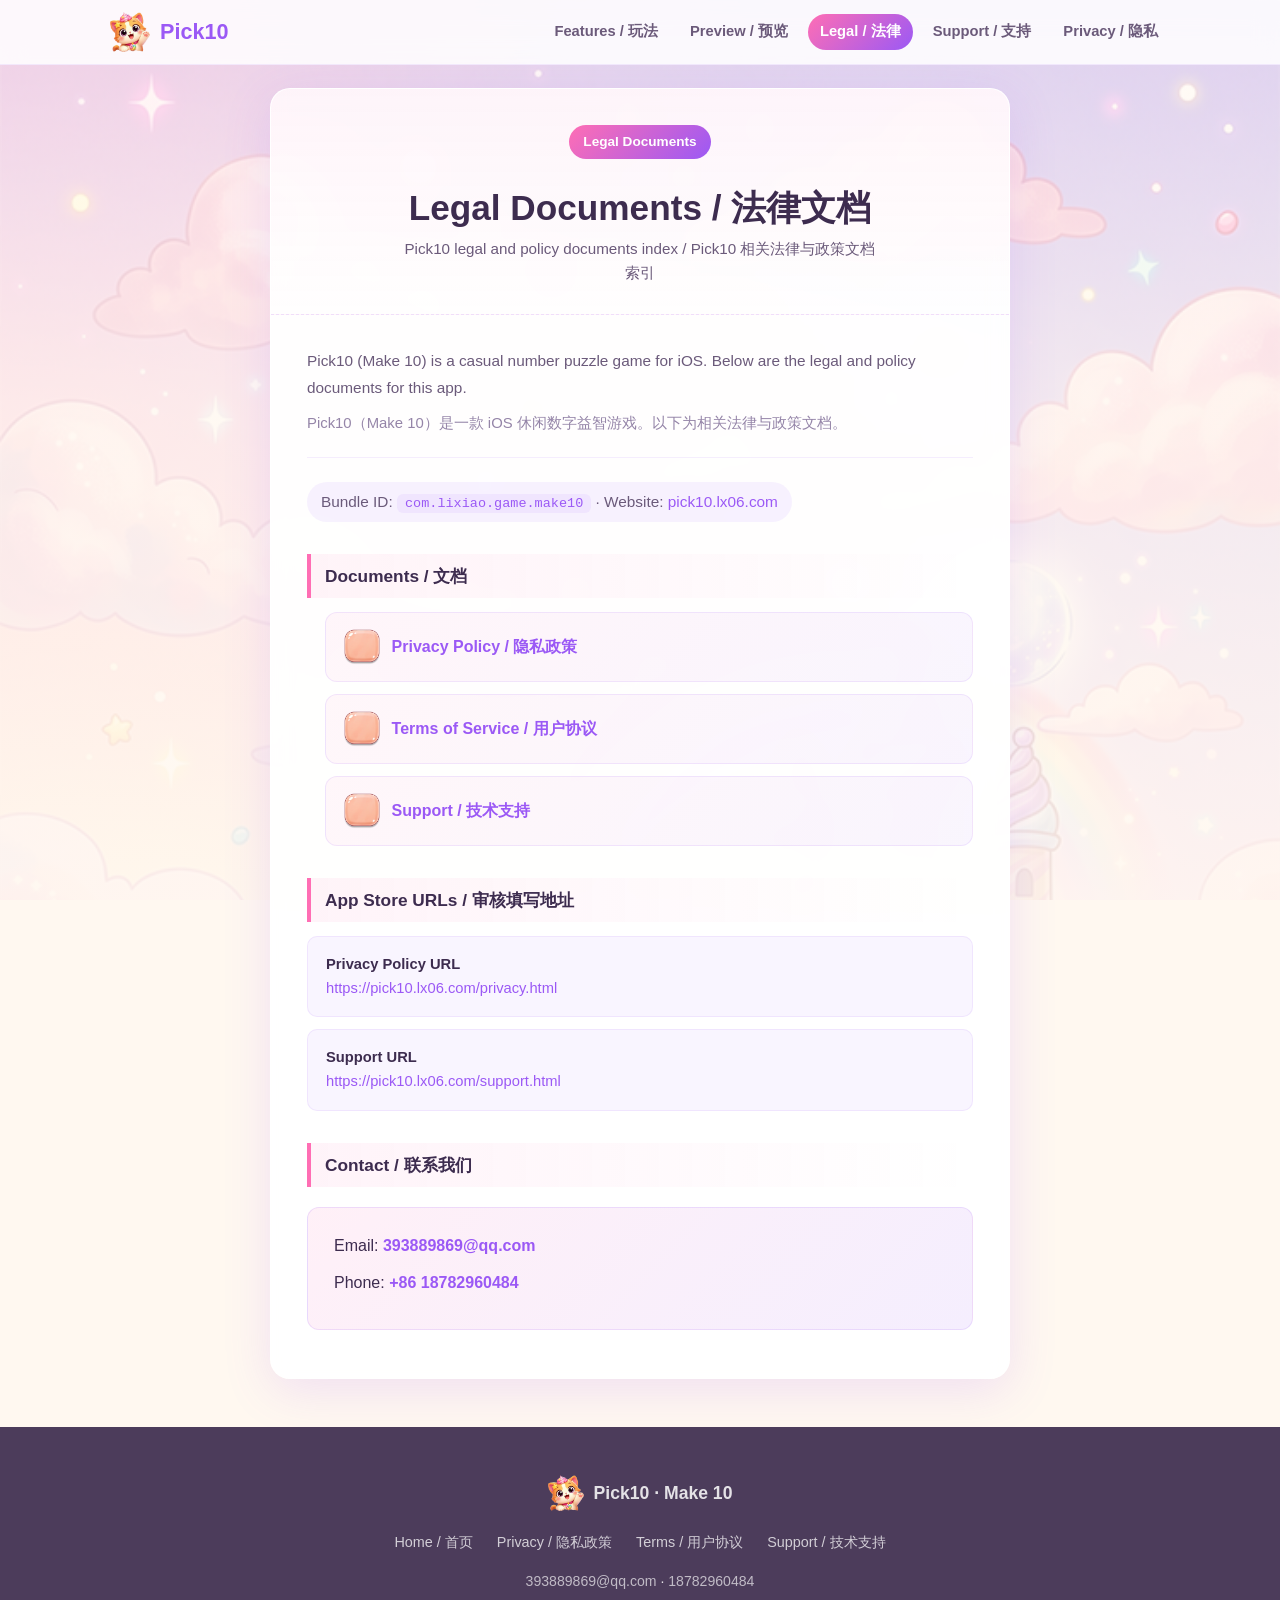
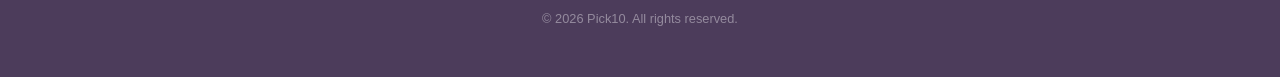
==== commit 2604ad65: "Add bilingual English/Chinese copy across all website pages. Make user-facing text accessible to bot" ====
--- a/legal.html
+++ b/legal.html
@@ -17,11 +17,11 @@
           <span>Pick10</span>
         </a>
         <nav class="header-nav">
-          <a href="index.html#features">玩法</a>
-          <a href="index.html#preview">预览</a>
-          <a href="legal.html" class="active">法律</a>
-          <a href="support.html">支持</a>
-          <a href="privacy.html">隐私</a>
+          <a href="index.html#features">Features / 玩法</a>
+          <a href="index.html#preview">Preview / 预览</a>
+          <a href="legal.html" class="active">Legal / 法律</a>
+          <a href="support.html">Support / 支持</a>
+          <a href="privacy.html">Privacy / 隐私</a>
         </nav>
       </div>
     </header>
@@ -30,8 +30,8 @@
       <article class="page-card">
         <header class="page-card-head">
           <p class="hero-tag">Legal Documents</p>
-          <h1>法律文档</h1>
-          <p class="page-subtitle">Pick10 相关法律与政策文档索引</p>
+          <h1>Legal Documents / 法律文档</h1>
+          <p class="page-subtitle">Pick10 legal and policy documents index / Pick10 相关法律与政策文档索引</p>
         </header>
         <div class="page-body">
           <p>Pick10 (Make 10) is a casual number puzzle game for iOS. Below are the legal and policy documents for this app.</p>
@@ -71,10 +71,10 @@
           <span>Pick10 · Make 10</span>
         </div>
         <div class="footer-links">
-          <a href="index.html">首页</a>
-          <a href="privacy.html">隐私政策</a>
-          <a href="terms.html">用户协议</a>
-          <a href="support.html">技术支持</a>
+          <a href="index.html">Home / 首页</a>
+          <a href="privacy.html">Privacy / 隐私政策</a>
+          <a href="terms.html">Terms / 用户协议</a>
+          <a href="support.html">Support / 技术支持</a>
         </div>
         <div class="footer-contact">
           <a href="mailto:393889869@qq.com">393889869@qq.com</a>
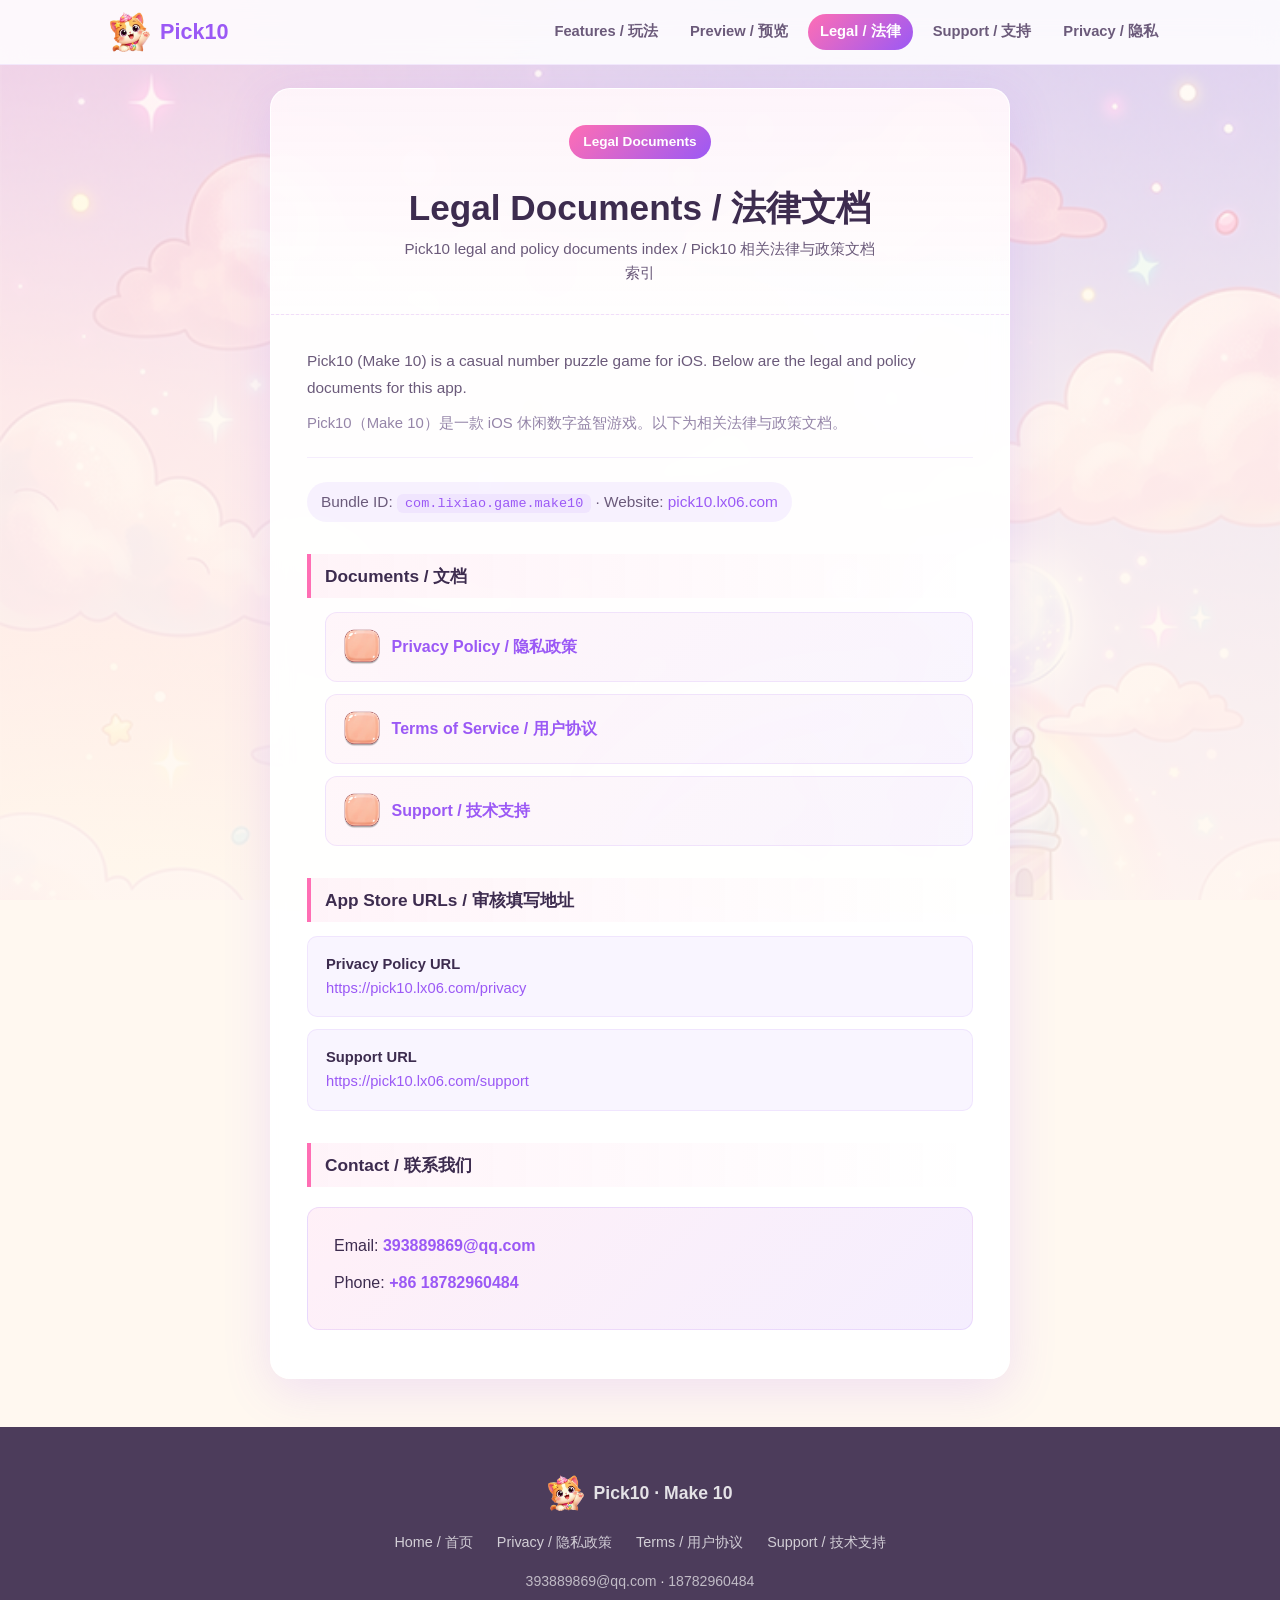
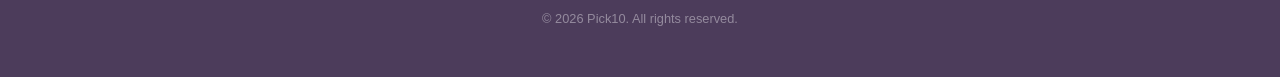
==== commit 7e4bd4a4: "Docs: use clean URLs for App Store verification" ====
--- a/legal.html
+++ b/legal.html
@@ -48,11 +48,11 @@
           <h2>App Store URLs / 审核填写地址</h2>
           <div class="url-box">
             <strong>Privacy Policy URL</strong><br>
-            <a href="https://pick10.lx06.com/privacy.html">https://pick10.lx06.com/privacy.html</a>
+            <a href="https://pick10.lx06.com/privacy">https://pick10.lx06.com/privacy</a>
           </div>
           <div class="url-box">
             <strong>Support URL</strong><br>
-            <a href="https://pick10.lx06.com/support.html">https://pick10.lx06.com/support.html</a>
+            <a href="https://pick10.lx06.com/support">https://pick10.lx06.com/support</a>
           </div>
 
           <h2>Contact / 联系我们</h2>
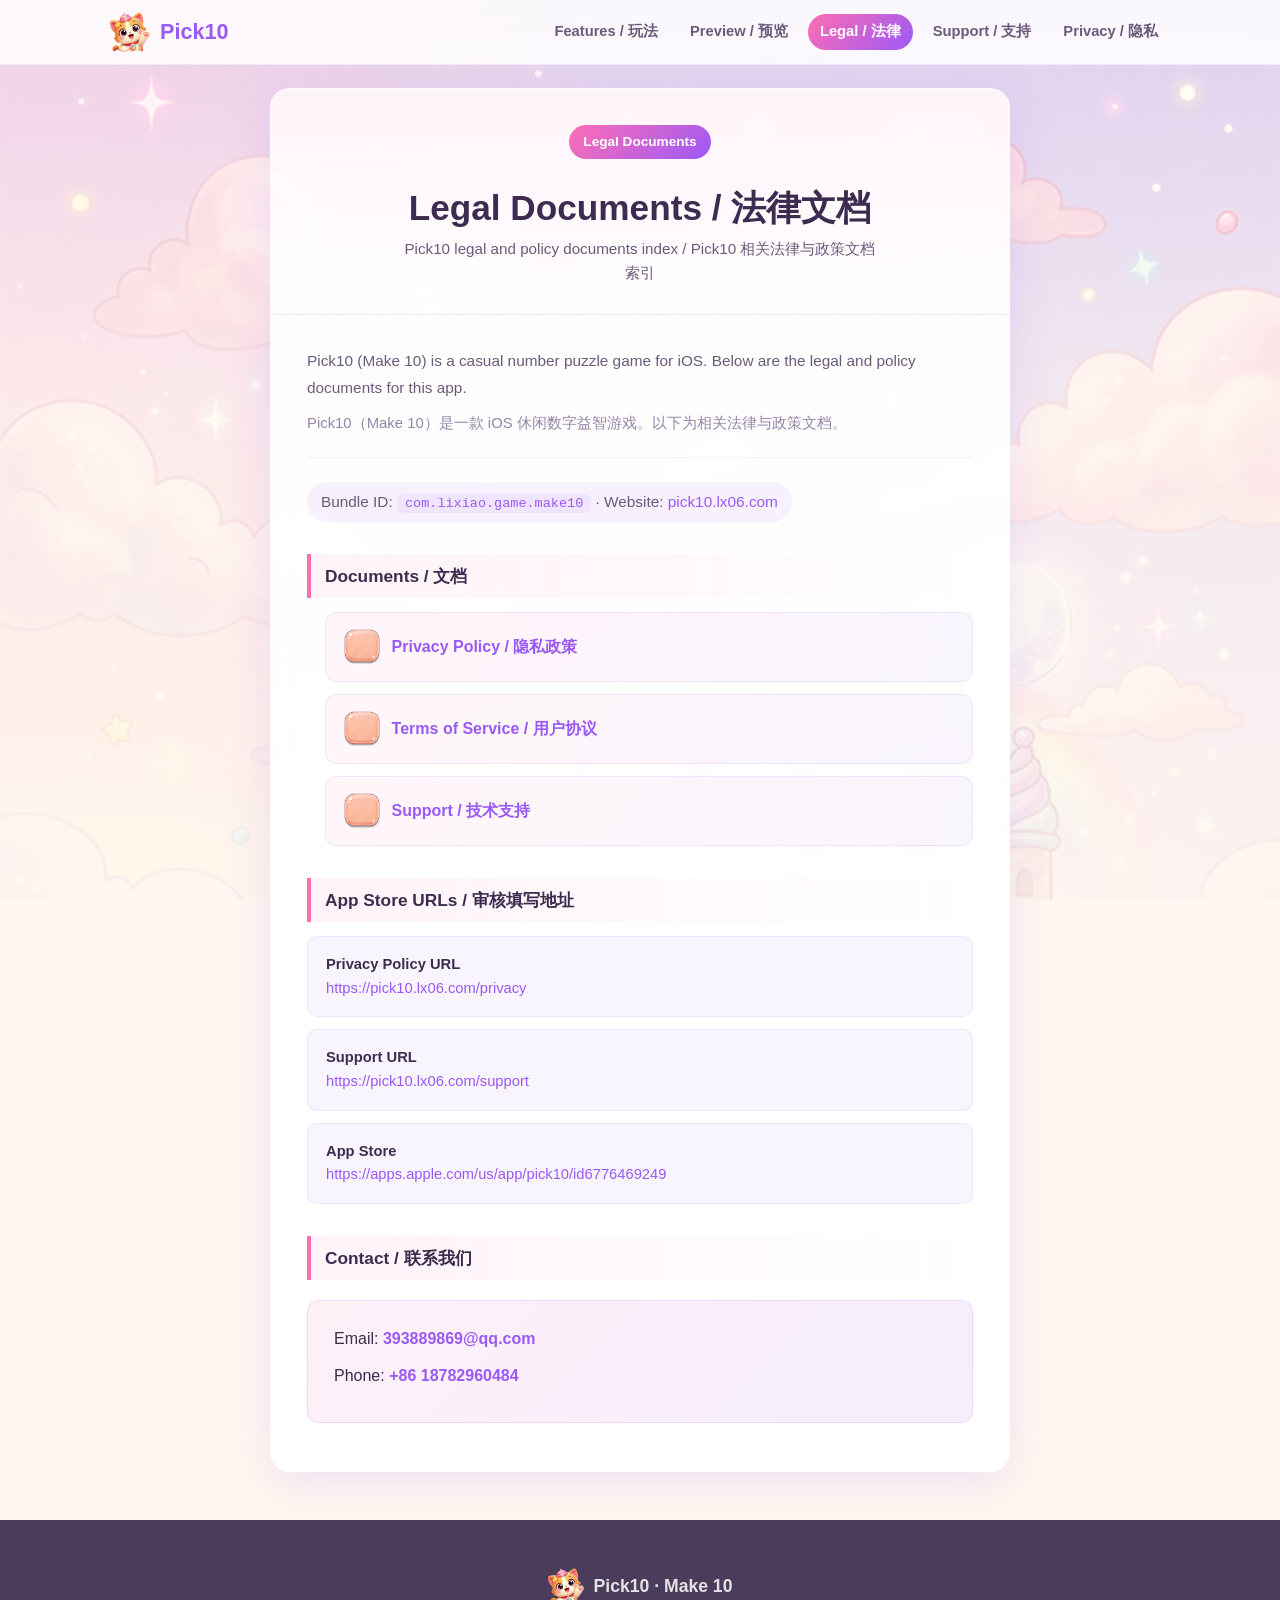
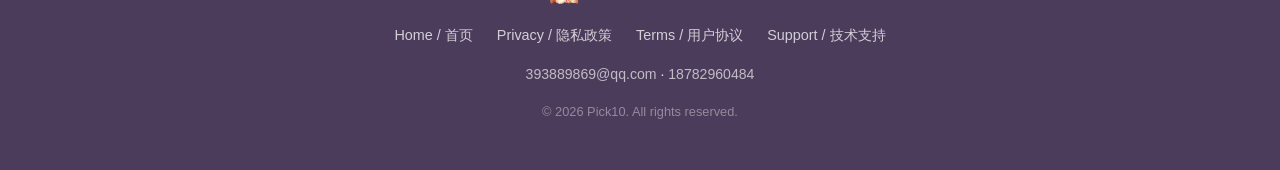
==== commit 1bb277b2: "Add App Store download link (id6776469249)" ====
--- a/legal.html
+++ b/legal.html
@@ -54,6 +54,10 @@
             <strong>Support URL</strong><br>
             <a href="https://pick10.lx06.com/support">https://pick10.lx06.com/support</a>
           </div>
+          <div class="url-box">
+            <strong>App Store</strong><br>
+            <a href="https://apps.apple.com/us/app/pick10/id6776469249" target="_blank" rel="noopener">https://apps.apple.com/us/app/pick10/id6776469249</a>
+          </div>
 
           <h2>Contact / 联系我们</h2>
           <div class="contact-box">
